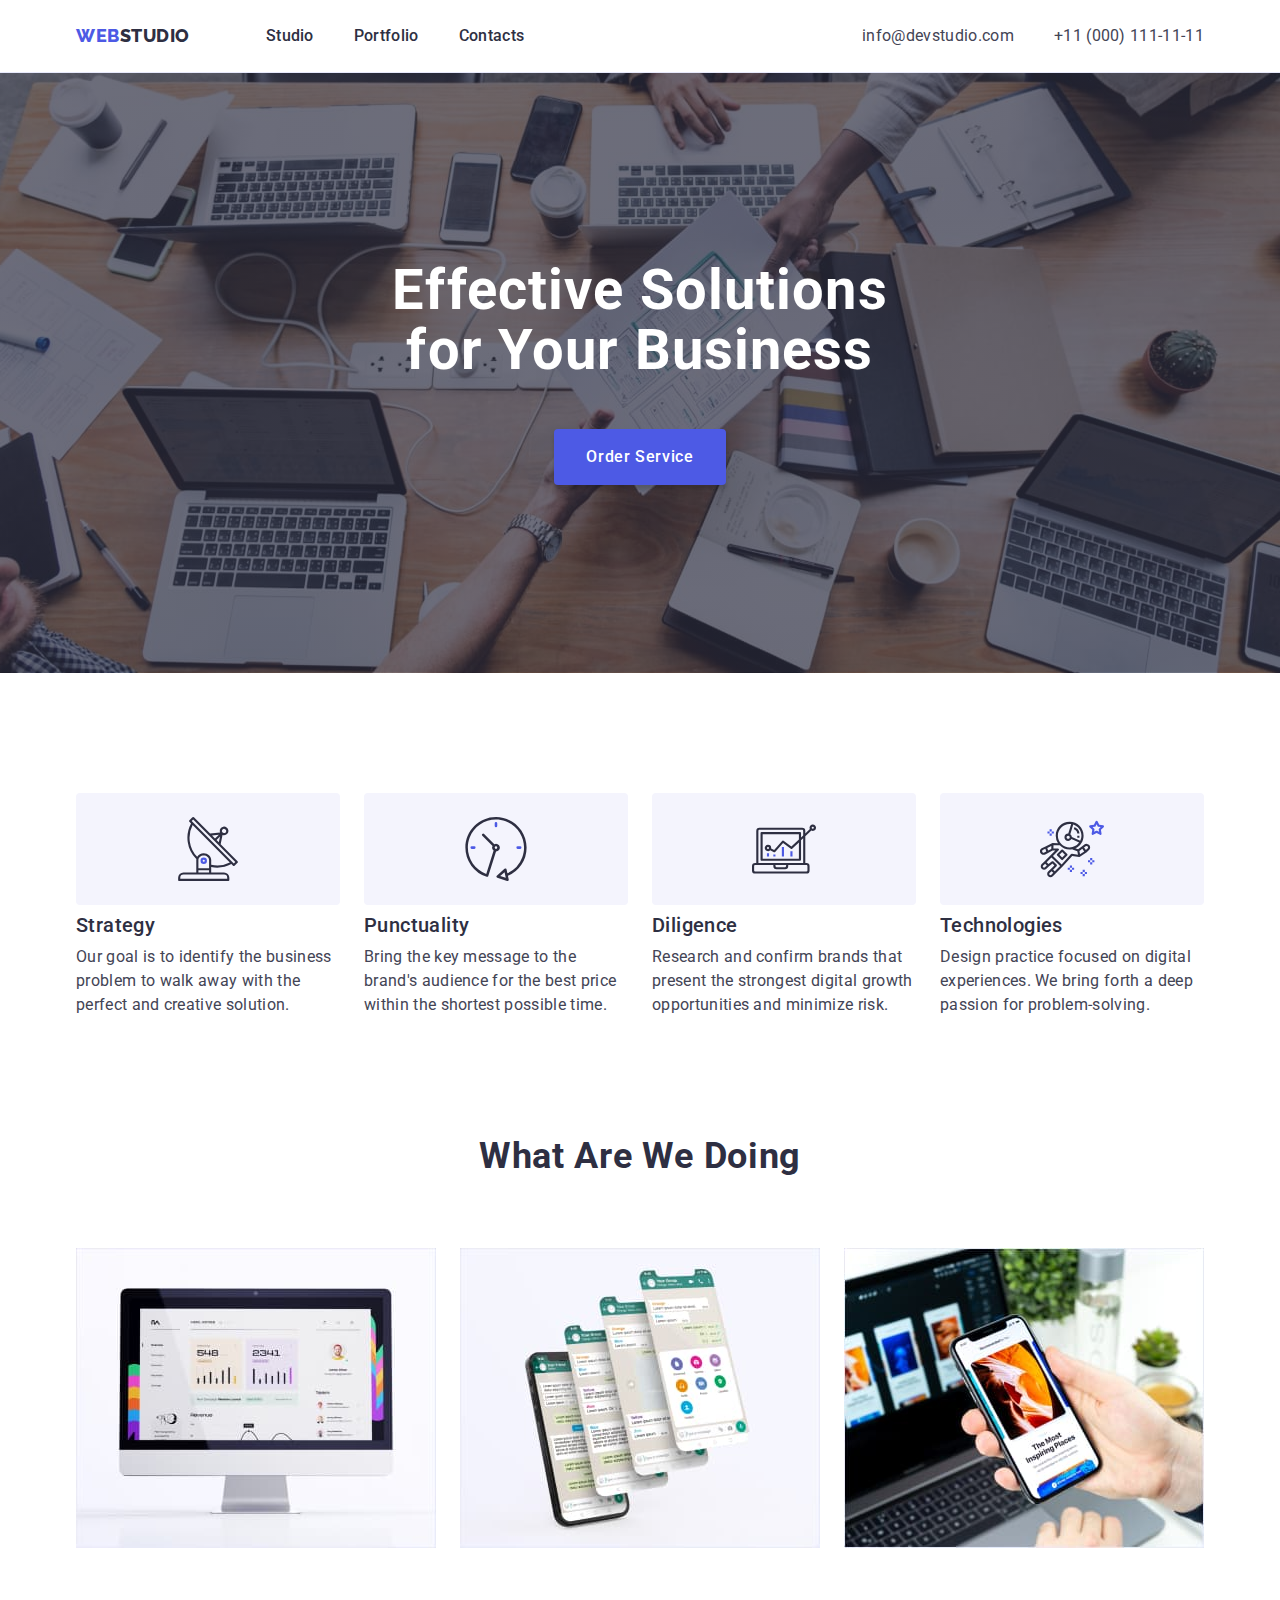
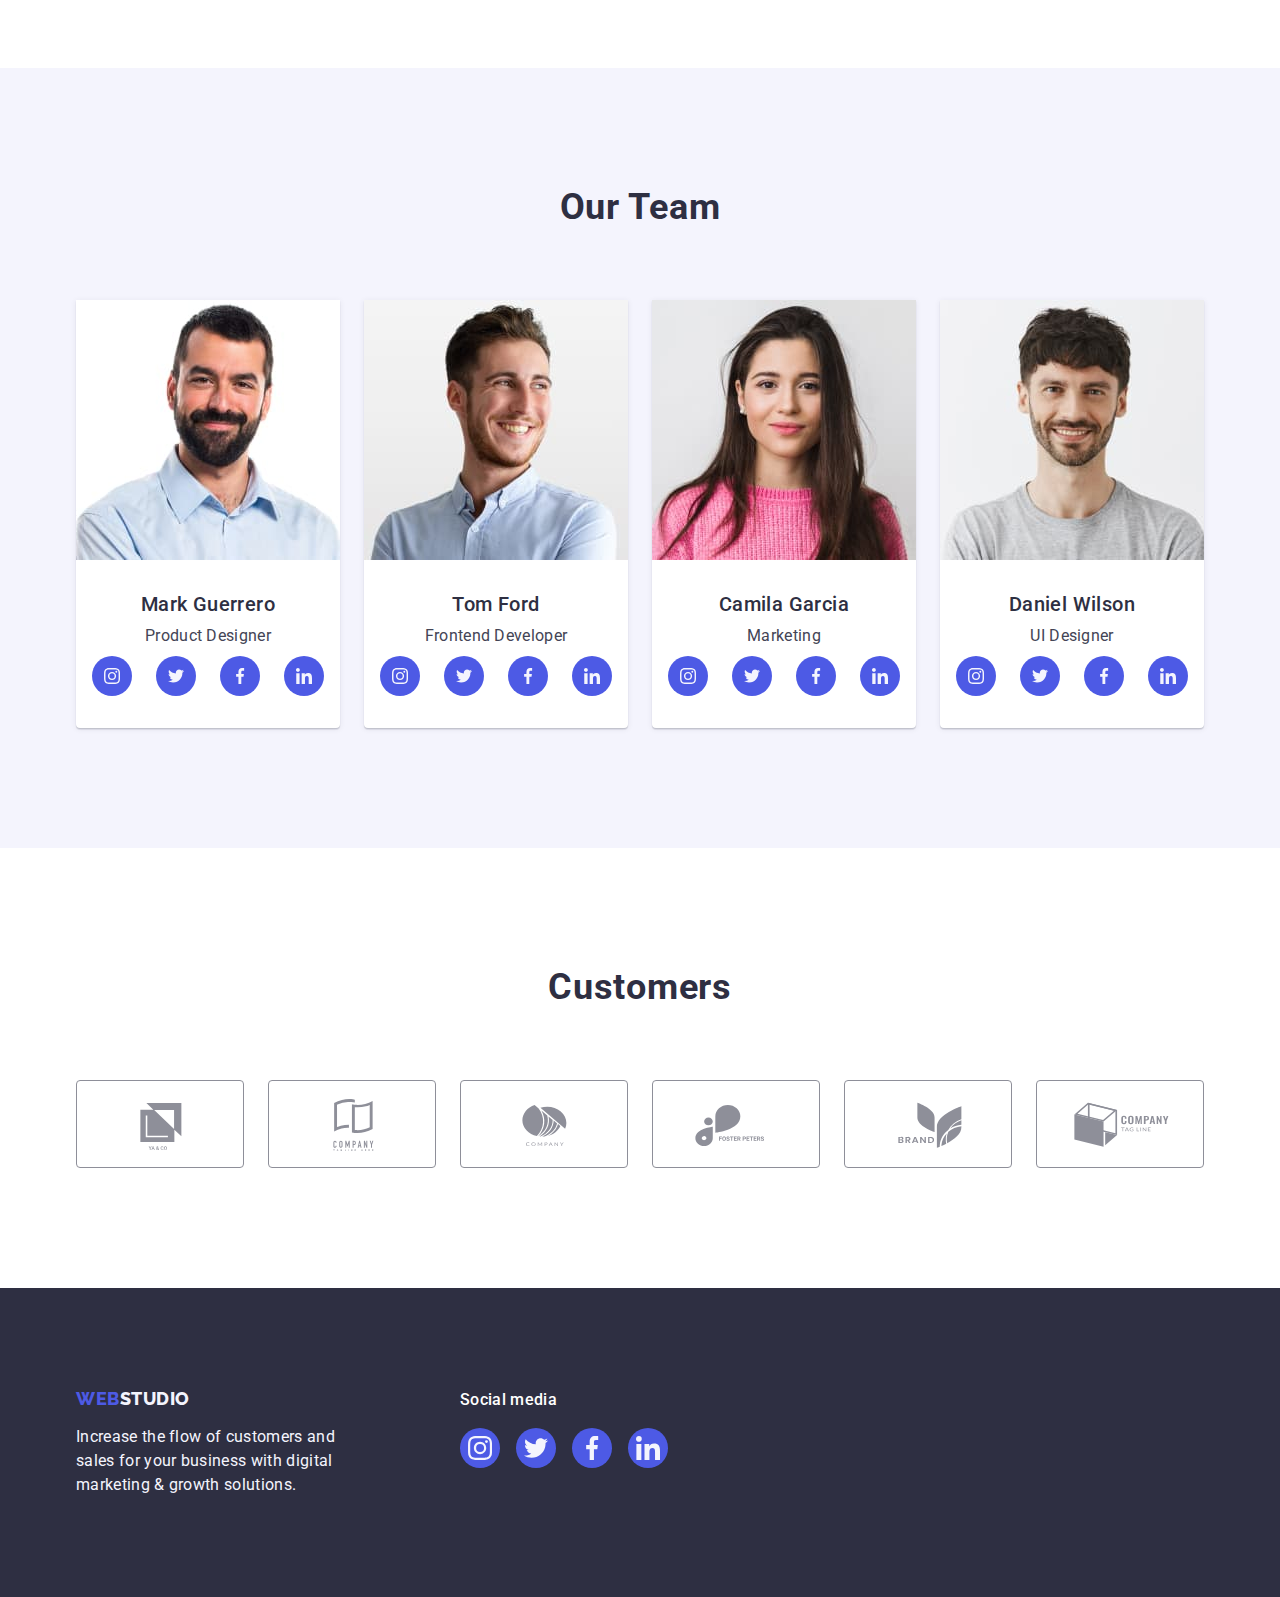
==== index.html @ 281d6b06 "Initial commit" ====
<!DOCTYPE html>
<html lang="en">
  <head>
    <meta charset="UTF-8" />
    <meta http-equiv="X-UA-Compatible" content="IE=edge" />
    <meta name="viewport" content="width=device-width, initial-scale=1.0" />
    <title>WebStudio</title>
    <link rel="preconnect" href="https://fonts.googleapis.com" />
    <link rel="preconnect" href="https://fonts.gstatic.com" crossorigin />
    <link
      href="https://fonts.googleapis.com/css2?family=Raleway:wght@800&family=Roboto:wght@400;500;700;900&display=swap"
      rel="stylesheet"
    />
    <link
      rel="stylesheet"
      href="https://cdn.jsdelivr.net/npm/modern-normalize@1.1.0/modern-normalize.min.css"
    />
    <link rel="stylesheet" href="./css/styles.css" />
  </head>
  <body>
    <header class="header-section">
      <div class="header-content container">
        <nav class="nav-section">
          <a class="logotype-link-web link" href="./index.html">
            WEB
            <span class="logotype-text">Studio</span>
          </a>

          <ul class="nav-list list">
            <li class="nav-item">
              <a class="nav-link link current" href="./index.html">Studio</a>
            </li>
            <li class="nav-item">
              <a class="nav-link link" href="./portfolio.html">Portfolio</a>
            </li>
            <li class="nav-item">
              <a class="nav-link link" href="">Contacts</a>
            </li>
          </ul>
        </nav>

        <address class="address-contacts">
          <ul class="address-list list">
            <li class="address-item">
              <a class="address-link link" href="mailto:info@devstudio.com"
                >info@devstudio.com</a
              >
            </li>

            <li class="address-item">
              <a class="address-link link" href="tel:+110001111111"
                >+11 (000) 111-11-11</a
              >
            </li>
          </ul>
        </address>
      </div>
    </header>
    <main>
      <!----------Hero section-------------->
      <section class="hero-section">
        <div class="hero-content container">
          <h1 class="header-one text-shadow">
            Effective Solutions for Your Business
          </h1>

          <button class="hero-button-order" type="button">Order Service</button>
        </div>
      </section>

      <!----------Description section-------------->
      <section class="descr-section">
        <div class="container">
          <h2 class="header-two" hidden>content</h2>
          <ul class="descr-list list">
            <li class="descr-item">
              <div class="descr-img">
                <svg class="descr-svg" width="64" height="64">
                  <use href="./images/icons.svg#icon-antenna-1"></use>
                </svg>
              </div>
              <h3 class="header-three">Strategy</h3>
              <p class="sub-header-text">
                Our goal is to identify the business problem to walk away with
                the perfect and creative solution.
              </p>
            </li>

            <li class="descr-item">
              <div class="descr-img">
                <svg class="descr-svg" width="64" height="64">
                  <use href="./images/icons.svg#icon-clock-1"></use>
                </svg>
              </div>
              <h3 class="header-three">Punctuality</h3>
              <p class="sub-header-text">
                Bring the key message to the brand's audience for the best price
                within the shortest possible time.
              </p>
            </li>

            <li class="descr-item">
              <div class="descr-img">
                <svg class="descr-svg" width="64" height="64">
                  <use href="./images/icons.svg#icon-diagram-1"></use>
                </svg>
              </div>
              <h3 class="header-three">Diligence</h3>
              <p class="sub-header-text">
                Research and confirm brands that present the strongest digital
                growth opportunities and minimize risk.
              </p>
            </li>

            <li class="descr-item">
              <div class="descr-img">
                <svg class="descr-svg" width="64" height="64">
                  <use href="./images/icons.svg#icon-astronaut-1"></use>
                </svg>
              </div>
              <h3 class="header-three">Technologies</h3>
              <p class="sub-header-text">
                Design practice focused on digital experiences. We bring forth a
                deep passion for problem-solving.
              </p>
            </li>
          </ul>
        </div>
      </section>

      <!----------What are we doing-------------->
      <section class="work-section">
        <div class="work-content container">
          <h2 class="header-two">What are we doing</h2>

          <ul class="work-list list">
            <li class="work-item">
              <img src="./images/comp1.jpg" alt="monitor" width="360" />
            </li>
            <li class="work-item">
              <img src="./images/tel1.jpg" alt="iphone" width="360" />
            </li>
            <li class="work-item">
              <img src="./images/tel2.jpg" alt="iphone-in-hand" width="360" />
            </li>
          </ul>
        </div>
      </section>

      <!----------Our tem-------------->
      <section class="team-info-section">
        <div class="team-info-content container">
          <h2 class="header-two">Our Team</h2>

          <ul class="team-info-list list">
            <li class="team-info-item">
              <img src="./images/old-men.jpg" alt="man" width="264" />
              <div class="team-descr">
                <h3 class="team-header-three">Mark Guerrero</h3>
                <p class="team-sub-header-text">Product Designer</p>
                <ul class="socials-list">
                  <li class="socials-item">
                    <a
                      href=""
                      class="socials-link"
                      target="_blank"
                      rel="noopener noreferrer"
                    >
                      <svg class="soc-icon-team" width="16" height="16">
                        <use href="./images/icons.svg#icon-instagram-2"></use>
                      </svg>
                    </a>
                  </li>
                  <li class="socials-item">
                    <a
                      href=""
                      class="socials-link"
                      target="_blank"
                      rel="noopener noreferrer"
                    >
                      <svg class="soc-icon-team" width="16" height="16">
                        <use href="./images/icons.svg#icon-twitter-1"></use>
                      </svg>
                    </a>
                  </li>
                  <li class="socials-item">
                    <a
                      href=""
                      class="socials-link"
                      target="_blank"
                      rel="noopener noreferrer"
                    >
                      <svg class="soc-icon-team" width="16" height="16">
                        <use href="./images/icons.svg#icon-facebook-1"></use>
                      </svg>
                    </a>
                  </li>
                  <li class="socials-item">
                    <a
                      href=""
                      class="socials-link"
                      target="_blank"
                      rel="noopener noreferrer"
                    >
                      <svg class="soc-icon-team" width="16" height="16">
                        <use href="./images/icons.svg#icon-linkedin-1"></use>
                      </svg>
                    </a>
                  </li>
                </ul>
              </div>
            </li>

            <li class="team-info-item">
              <img src="./images/smile-boy.jpg" alt="man smiling" width="264" />
              <div class="team-descr">
                <h3 class="team-header-three">Tom Ford</h3>
                <p class="team-sub-header-text">Frontend Developer</p>
                <ul class="socials-list">
                  <li class="socials-item">
                    <a
                      href=""
                      class="socials-link"
                      target="_blank"
                      rel="noopener noreferrer"
                    >
                      <svg class="soc-icon-team" width="16" height="16">
                        <use href="./images/icons.svg#icon-instagram-2"></use>
                      </svg>
                    </a>
                  </li>
                  <li class="socials-item">
                    <a
                      href=""
                      class="socials-link"
                      target="_blank"
                      rel="noopener noreferrer"
                    >
                      <svg class="soc-icon-team" width="16" height="16">
                        <use href="./images/icons.svg#icon-twitter-1"></use>
                      </svg>
                    </a>
                  </li>
                  <li class="socials-item">
                    <a
                      href=""
                      class="socials-link"
                      target="_blank"
                      rel="noopener noreferrer"
                    >
                      <svg class="soc-icon-team" width="16" height="16">
                        <use href="./images/icons.svg#icon-facebook-1"></use>
                      </svg>
                    </a>
                  </li>
                  <li class="socials-item">
                    <a
                      href=""
                      class="socials-link"
                      target="_blank"
                      rel="noopener noreferrer"
                    >
                      <svg class="soc-icon-team" width="16" height="16">
                        <use href="./images/icons.svg#icon-linkedin-1"></use>
                      </svg>
                    </a>
                  </li>
                </ul>
              </div>
            </li>

            <li class="team-info-item">
              <img src="./images/girl.jpg" alt="girl" width="264" />
              <div class="team-descr">
                <h3 class="team-header-three">Camila Garcia</h3>
                <p class="team-sub-header-text">Marketing</p>
                <ul class="socials-list">
                  <li class="socials-item">
                    <a
                      href=""
                      class="socials-link"
                      target="_blank"
                      rel="noopener noreferrer"
                    >
                      <svg class="soc-icon-team" width="16" height="16">
                        <use href="./images/icons.svg#icon-instagram-2"></use>
                      </svg>
                    </a>
                  </li>
                  <li class="socials-item">
                    <a
                      href=""
                      class="socials-link"
                      target="_blank"
                      rel="noopener noreferrer"
                    >
                      <svg class="soc-icon-team" width="16" height="16">
                        <use href="./images/icons.svg#icon-twitter-1"></use>
                      </svg>
                    </a>
                  </li>
                  <li class="socials-item">
                    <a
                      href=""
                      class="socials-link"
                      target="_blank"
                      rel="noopener noreferrer"
                    >
                      <svg class="soc-icon-team" width="16" height="16">
                        <use href="./images/icons.svg#icon-facebook-1"></use>
                      </svg>
                    </a>
                  </li>
                  <li class="socials-item">
                    <a
                      href=""
                      class="socials-link"
                      target="_blank"
                      rel="noopener noreferrer"
                    >
                      <svg class="soc-icon-team" width="16" height="16">
                        <use href="./images/icons.svg#icon-linkedin-1"></use>
                      </svg>
                    </a>
                  </li>
                </ul>
              </div>
            </li>

            <li class="team-info-item">
              <img src="./images/boy.jpg" alt="yung man" width="264" />
              <div class="team-descr">
                <h3 class="team-header-three">Daniel Wilson</h3>
                <p class="team-sub-header-text">UI Designer</p>
                <ul class="socials-list">
                  <li class="socials-item">
                    <a
                      href=""
                      class="socials-link"
                      target="_blank"
                      rel="noopener noreferrer"
                    >
                      <svg class="soc-icon-team" width="16" height="16">
                        <use href="./images/icons.svg#icon-instagram-2"></use>
                      </svg>
                    </a>
                  </li>
                  <li class="socials-item">
                    <a
                      href=""
                      class="socials-link"
                      target="_blank"
                      rel="noopener noreferrer"
                    >
                      <svg class="soc-icon-team" width="16" height="16">
                        <use href="./images/icons.svg#icon-twitter-1"></use>
                      </svg>
                    </a>
                  </li>
                  <li class="socials-item">
                    <a
                      href=""
                      class="socials-link"
                      target="_blank"
                      rel="noopener noreferrer"
                    >
                      <svg class="soc-icon-team" width="16" height="16">
                        <use href="./images/icons.svg#icon-facebook-1"></use>
                      </svg>
                    </a>
                  </li>
                  <li class="socials-item">
                    <a
                      href=""
                      class="socials-link"
                      target="_blank"
                      rel="noopener noreferrer"
                    >
                      <svg class="soc-icon-team" width="16" height="16">
                        <use href="./images/icons.svg#icon-linkedin-1"></use>
                      </svg>
                    </a>
                  </li>
                </ul>
              </div>
            </li>
          </ul>
        </div>
      </section>

      <!---------------Customers---------------->
      <section class="cust-section">
        <div class="container">
          <h2 class="header-two">Customers</h2>
          <ul class="cust-list">
            <li class="cust-item">
              <a href="" class="cust-link">
                <svg class="cust-icon" width="104" height="56">
                  <use href="./images/icons.svg#icon-cast-1"></use>
                </svg>
              </a>
            </li>
            <li class="cust-item">
              <a href="" class="cust-link">
                <svg class="cust-icon" width="104" height="56">
                  <use href="./images/icons.svg#icon-cast-2"></use>
                </svg>
              </a>
            </li>
            <li class="cust-item">
              <a href="" class="cust-link">
                <svg class="cust-icon" width="104" height="56">
                  <use href="./images/icons.svg#icon-cast-3"></use>
                </svg>
              </a>
            </li>
            <li class="cust-item">
              <a href="" class="cust-link">
                <svg class="cust-icon" width="104" height="56">
                  <use href="./images/icons.svg#icon-cast-4"></use>
                </svg>
              </a>
            </li>
            <li class="cust-item">
              <a href="" class="cust-link">
                <svg class="cust-icon" width="104" height="56">
                  <use href="./images/icons.svg#icon-cast-5"></use>
                </svg>
              </a>
            </li>
            <li class="cust-item">
              <a href="" class="cust-link">
                <svg class="cust-icon" width="104" height="56">
                  <use href="./images/icons.svg#icon-cast-6"></use>
                </svg>
              </a>
            </li>
          </ul>
        </div>
      </section>
    </main>
    <footer class="footer-section">
      <div class="footer-content container">
        <div class="footer-logo-sec">
          <a class="logotype-link-footer link" href="./index.html">
            WEB<span class="logotype-text-footer">Studio</span>
          </a>
          <p class="sub-header-text-theme-dark">
            Increase the flow of customers and sales for your business with
            digital marketing & growth solutions.
          </p>
        </div>
        <div class="footer-wrap">
          <p class="soc-footer-text">Social media</p>
          <ul class="soc-list-footer">
            <li class="soc-item-footer">
              <a href="" class="soc-link-footer">
                <svg class="soc-icon-footer" width="24" height="24">
                  <use href="./images/icons.svg#icon-instagram-footer"></use>
                </svg>
              </a>
            </li>
            <li class="soc-item-footer">
              <a href="" class="soc-link-footer">
                <svg class="soc-icon-footer" width="24" height="24">
                  <use href="./images/icons.svg#icon-twitter-footer"></use>
                </svg>
              </a>
            </li>
            <li class="soc-item-footer">
              <a href="" class="soc-link-footer">
                <svg class="soc-icon-footer" width="24" height="24">
                  <use href="./images/icons.svg#icon-fasebook-footer"></use>
                </svg>
              </a>
            </li>
            <li class="soc-item-footer">
              <a href="" class="soc-link-footer">
                <svg class="soc-icon-footer" width="24" height="24">
                  <use href="./images/icons.svg#icon-linkedin-footer"></use>
                </svg>
              </a>
            </li>
          </ul>
        </div>
      </div>
    </footer>
  </body>
</html>
---- css/styles.css ----
:root {
    /* MAIN COLORS */
    --accent-color: #4D5AE5;
    --primary-font: 'Roboto', sans-serif;
    --menu-background-hover: #404BBF;
    --menu-background-normal: #F4F4FD;
    --usual-white: #FFFFFF;
    --gray-hover: #8E8F99;
    --border-menu-button: #E7E9FC;
    --address-link-text: #434455;
    --accent-text: #2E2F42;
    --bg-soc-footer: #4d5ae5;
    --bg-soc-footer-hover: #31D0AA;
    /* SHADOWS */
    --hero-box-shadow: rgba(0, 0, 0, 0.15);
    --team-item-box-shadow:0px 1px 6px rgba(46, 47, 66, 0.08),
        0px 1px 1px rgba(46, 47, 66, 0.16),
        0px 2px 1px rgba(46, 47, 66, 0.08);
    --menu-box-shadow: 0px 3px 1px rgba(0, 0, 0, 0.1),
            0px 2px 1px rgba(0, 0, 0, 0.08),
            0px 2px 2px rgba(0, 0, 0, 0.12);
    --portfolio-card-shadow: 0px 1px 6px rgba(46, 47, 66, 0.08),
        0px 1px 1px rgba(46, 47, 66, 0.16),
        0px 2px 1px rgba(46, 47, 66, 0.08);
    --header-shadow: 0px 2px 1px rgba(46, 47, 66, 0.08),
        0px 1px 1px rgba(46, 47, 66, 0.16),
        0px 1px 6px rgba(46, 47, 66, 0.08);
}


/**
  |============================
  | BASE STYLES
  |============================
*/


body {
    font-family: 'Roboto', sans-serif;
    font-weight: 500;
    color: var(--address-link-text);
    background-color: var(--usual-white);
}

h1,
h2,
h3,
h4, 
h5, 
h6,
p {
    margin: 0;
}

ul,
ol {
   list-style: none;
   margin: 0;
   padding: 0;
}

a {
    color: currentColor;
    text-decoration: none;
}

img {
    display: block;
}

button {
    font-weight: inherit;
    font-family: inherit;
    cursor: pointer;
    outline-color: transparent;
}

.container {
    width: 1158px;
    margin: 0 auto;
    padding: 0 15px;
}

.header-one {
    margin: 0 auto;
    max-width: 496px;
    margin-bottom: 48px;
    font-weight: 700;
    font-size: 56px;
    line-height: 1.07;
    color: var(--usual-white);
    text-align: center;
    letter-spacing: 0.02em; 
}

.header-two {
    margin-bottom: 72px;

    font-size: 36px;
    font-weight: 700;
    line-height: 1.1;
    color: var(--accent-text);
    text-align: center;
    letter-spacing: 0.02em;
    text-transform: capitalize;
}

.header-three {
    margin-bottom: 8px;

    font-weight: 500;
    font-size: 20px;
    line-height: 1.2;
    letter-spacing: 0.02em;
    color: var(--accent-text);
}

.sub-header-text {
    font-weight: 400;
    font-size: 16px;
    line-height: 1.5;
    letter-spacing: 0.02em;
    color: var(--address-link-text);
}

/**
  |============================
  | ///BASE STYLES
  |============================
*/

/**
  |============================
  | HEADER
  |============================
*/

.header-section {
    border-bottom: 1px solid var(--border-menu-button);   
    box-shadow: var(--header-shadow); 
}

.header-content {
    display: flex;
    flex-direction: row;
    justify-content: space-between;
    align-items: center;
}

.current::before {
    position: relative;
}

.current::after {
    display: block;
    content: "";
    position: absolute;
    color: var(--menu-background-hover);
    height: 4px;
    width: 100%;
    bottom: 0;

}

.logotype-link-web {
    display: flex;
    padding-top: 24px;
    padding-bottom: 24px;
    margin-right: 76px;

    font-family: 'Raleway', sans-serif;
    font-style: normal;
    font-weight: 800;
    font-size: 18px;
    line-height: 1.17;
    letter-spacing: 0.03em;
    text-transform: uppercase;
    color: var(--accent-color);
}

.logotype-text {
    color: var(--accent-text);
}

.nav-section {
    display: flex;
    align-items: center;
}

.nav-list {
    display: flex;
}

.nav-item {
    display: flex;

}

.nav-item:not(:last-child) {
    margin-right: 40px;
}

.nav-link {
    padding-top: 24px;
    padding-bottom: 24px;
    font-size: 16px;
    line-height: 1.5;
    letter-spacing: 0.02em;
    color: var(--accent-text)

}

.nav-link:hover,
.nav-link:focus {
    color: var(--menu-background-hover);
}

.address-contacts {
    font-style: normal;
}   

.address-list {
    display: flex;
    flex-direction: row;
}

.address-item {
    padding-top: 24px;
    padding-bottom: 24px;
}

.address-item:not(:last-child) {
    margin-right: 40px;

}

.address-link {
    font-style: normal;
    font-weight: 400;
    font-size: 16px;
    line-height: 1.5;
    letter-spacing: 0.02em;
    color: var(--address-link-text);
}

.address-link:hover,
.address-link:focus {
    color: var(--menu-background-hover);
}
/**
  |============================
  | ///HEADER
  |============================
*/

/**
  |============================
  | MAIN
  |============================
*/

/**
  |============================
  | HERO SECTION
  |============================
*/
.hero-section {
    padding: 188px 0;
    margin: 0 auto;
    max-width: 1440px;
    background-color: var(--accent-text);
    background-image: linear-gradient(
    rgba(46, 47, 66, 0.7),
    rgba(46, 47, 66, 0.7)),
    url(../images/people-office.jpg);
    background-repeat: no-repeat;

    background-position: center;
    background-size: cover;
    
    text-align: center;
    
}


.hero-content {
    
}

.hero-button-order {
    display: block;
    margin-left: auto;
    margin-right: auto;
    height: 56px;
    min-width: 169px;
    
    font-weight: 500;
    font-size: 16px;
    line-height: 1.5;
    padding: 14px 32px;
    gap: 10px;
    letter-spacing: 0.04em;
    color: var(--usual-white);
    background: var(--accent-color);
    border: none;
    box-shadow: 0px 4px 4px var(--hero-box-shadow);
    border-radius: 4px;
    cursor: pointer;
}

.hero-button-order:hover,
.hero-button-order:focus {
    padding: 14px 32px;
    gap: 10px;
    background: var(--menu-background-hover);
    box-shadow: 0px 4px 4px var(--hero-box-shadow);
    border-radius: 4px;
}

/**
  |============================
  | ///HERO SECTION
  |============================
*/

/**
  |============================
  | DESCRIPTION OF WORK
  |============================
*/

.descr-section {
    padding: 120px 0;
}

.descr-list {
    display: flex;  
 
}

.descr-img {
    background-color: var(--menu-background-normal);
    display: flex;
    justify-content: center;
    align-items: center;
    height: 112px;
    border-radius: 4px;
    margin-bottom: 8px;
}

.descr-svg {

}

.descr-item {
    display: flex;
    flex-direction: column;
    width: 264px;
    flex-wrap: wrap;
}

.descr-item:not(:last-child) {
 margin-right: 24px;
}


/**
  |============================
  | ///DESCRIPTION OF WORK
  |============================
*/

/**
  |============================
  | WHAT ARE WE DOING
  |============================
*/

.work-section {
    padding-bottom: 120px;
}

.work-content {

}

.work-list {
    display: flex;
    justify-content: center;
}

.work-item:not(:last-child) {
    margin-right: 24px;
}

/**
  |============================
  | ///WHAT ARE WE DOING
  |============================
*/

/**
  |============================
  | OUR TEAM
  |============================
*/

.team-info-section {
    background-color: var(--menu-background-normal);
    padding: 120px 0;
}

.team-info-content {
    
}

.team-info-list {
    display: flex;

}

.team-info-item {
    display: flex;
    flex-direction: column;
    justify-content: center;
    align-items: center;
    background-color: var(--usual-white);
    box-shadow: var(--team-item-box-shadow);
    border-radius: 0px 0px 4px 4px;
}

.team-descr {
    padding: 32px 0;
    border-radius: 0px 0px 4px 4px;
}

.team-info-item:not(:last-child) {
    margin-right: 24px;
}

.team-header-three {
    text-align: center;
    margin-bottom: 8px;

    font-weight: 500;
    font-size: 20px;
    line-height: 1.2;
    letter-spacing: 0.02em;
    color: var(--accent-text);
}

.team-sub-header-text {
    margin-bottom: 8px;
    text-align: center;
    font-weight: 400;
    font-size: 16px;
    line-height: 1.5;
    letter-spacing: 0.02em;
    color: var(--address-link-text);
}

.socials-list {
    display: flex;
    justify-content: center;
    gap: 24px;
}

.socials-item {

}

.socials-link {
    display: flex;
    justify-content: center;
    align-items: center;
    width: 40px;
    height: 40px;
    background-color: var(--accent-color);
    border-radius: 50%;
}

.socials-link:hover,
.socials-link:focus {
    background-color: var(--menu-background-hover);
}

.soc-icon-team {
    fill: var(--menu-background-normal);
}


/**
  |============================
  | ///OUR TEAM
  |============================
*/
/**
  |============================
  | CUSTOMERS
  |============================
*/
.cust-section {
    padding: 120px 0;
}
.cust-list {
    display: flex;
    gap: 24px;
}

.cust-item {
    width: calc((100% - 120px) / 6);
    height: 88px;
}

.cust-link {
    display: flex;    
    justify-content: center;
    align-items: center;
    width: 100%;
    height: 100%;
    border: 1px solid var(--gray-hover);
    border-radius: 4px;
    color: var(--gray-hover);
}

.cust-icon {
    fill: currentColor;
}

.cust-link:hover,
.cust-link:focus {
    color: var(--menu-background-hover);
    border-color: 1px solid var(--menu-background-hover);
}

/**
  |============================
  | ///CUSTOMERS
  |============================
*/
/**
  |============================
  | ///MAIN
  |============================
*/

/**
  |============================
  | FOOTER
  |============================
*/

.footer-content {
    display: flex;
    align-items: baseline;
    gap: 120px;
}


.footer-section {
    background-color: var(--accent-text);
    padding: 100px 0;
}

.footer-logo-sec {

}


.logotype-link-footer {
    display: inline-block;
    margin-bottom: 16px;
    
    font-family: 'Raleway', sans-serif;
    font-weight: 800;
    font-size: 18px;
    line-height: 1.17;
    letter-spacing: 0.03em;
    text-transform: uppercase;
    color: var(--accent-color);
}

.logotype-text-footer {
    color: var(--menu-background-normal);
}

.sub-header-text-theme-dark {
    max-width: 264px;
       
    font-weight: 400;
    font-size: 16px;
    line-height: 1.5;
    letter-spacing: 0.02em;
    color: var(--menu-background-normal);
}

.soc-footer-text {
    margin-bottom: 16px;
    font-weight: 500;
    max-width: 208px;
    font-size: 16px;
    line-height: 1.5;
    letter-spacing: 0.02em;
    color: #FFFFFF;
}

.soc-list-footer {
    display: flex;
    gap: 16px;
}

.soc-item-footer {
    
}

.soc-icon-footer {
    fill: var(--menu-background-normal);
}

.soc-link-footer {
    display: flex;
    justify-content: center;
    align-items: center;
    background-color: var(--bg-soc-footer);
    width: 40px;
    height: 40px;
    border-radius: 50%;
}

.soc-link-footer:hover,
.soc-link-footer:focus {
    background-color: var(--bg-soc-footer-hover);
}
/**
  |============================
  | ///FOOTER
  |============================
*/

/**
  |============================
  | PORTFOLIO
  |============================
*/

.menu-section {
    padding-top: 96px;
    padding-bottom: 120px;
}

.menu-container {
}

.menu-content {
    display: flex;
    flex-direction: row;
    justify-content: center;
    align-items: flex-start;
    padding: 0;
    gap: 24px;
    margin-bottom: 72px;
}

.menu-button {
    padding: 11px 23px;

    border: 1px solid var(--border-menu-button);
    font-size: 16px;
    line-height: 1.5;
    letter-spacing: 0.04em;
    color: var(--accent-color);
    border-radius: 4px;
    background-color: var(--menu-background-normal);
}

.menu-button:hover,
.menu-button:focus {
    color: var(--usual-white);
    background-color: var(--menu-background-hover);
    box-shadow: var(--menu-box-shadow);
    border-radius: 4px;
    border-color: transparent;
}

.menu-icons {
    display: flex;
    flex-wrap: wrap;
    gap: 48px 24px;
}

.menu-item-img {
    width: calc((100% - 2 * 24px) / 3);   
}

.icons-link-img {
    display: block;
}

.icons-link-img:hover,
.icons-link-img:focus {
    box-shadow: var(--portfolio-card-shadow);
}

.icons-link-img {
    
}
.menu-border {
    padding: 32px 16px;
    border: 1px solid var(--border-menu-button);
    border-top: none; 
}

.menu-border:hover,
.menu-border:focus {
    border-color: transparent;
}
/**
  |============================
  | ///PORTFOLIO
  |============================
*/
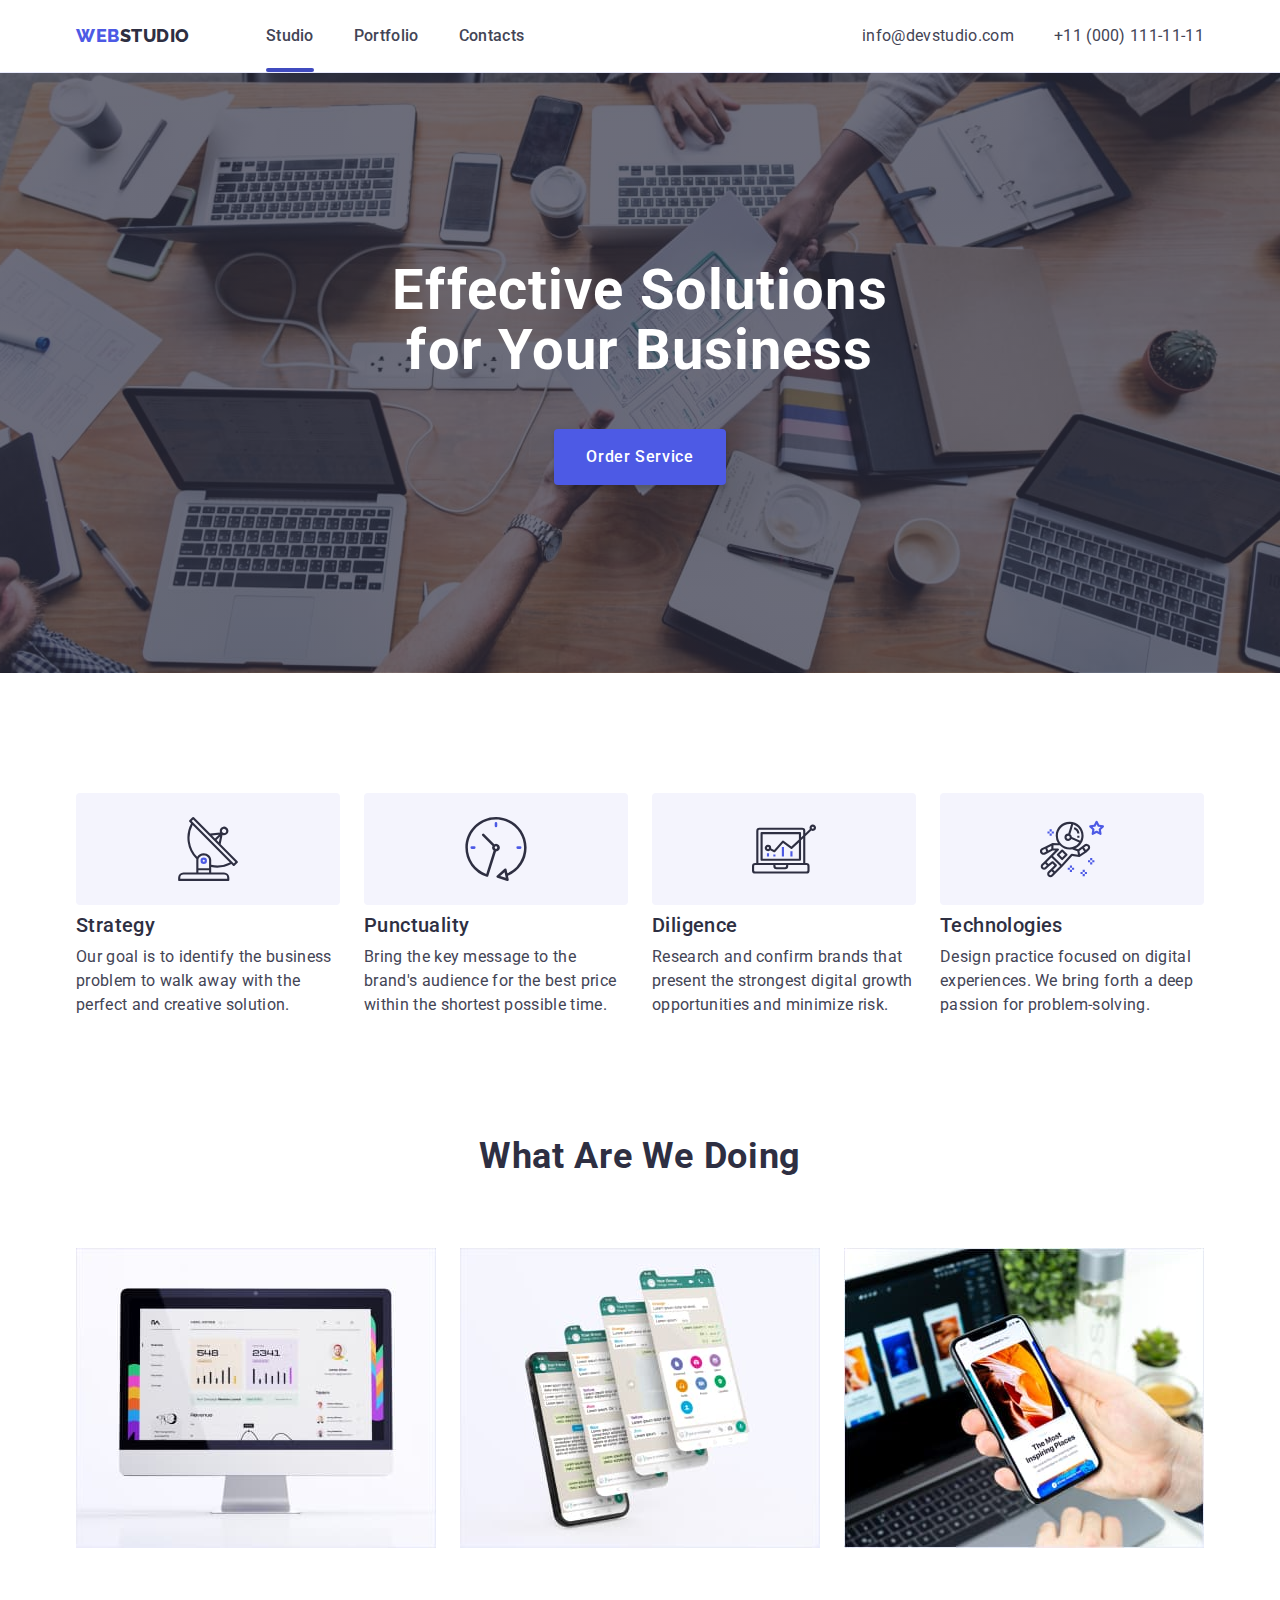
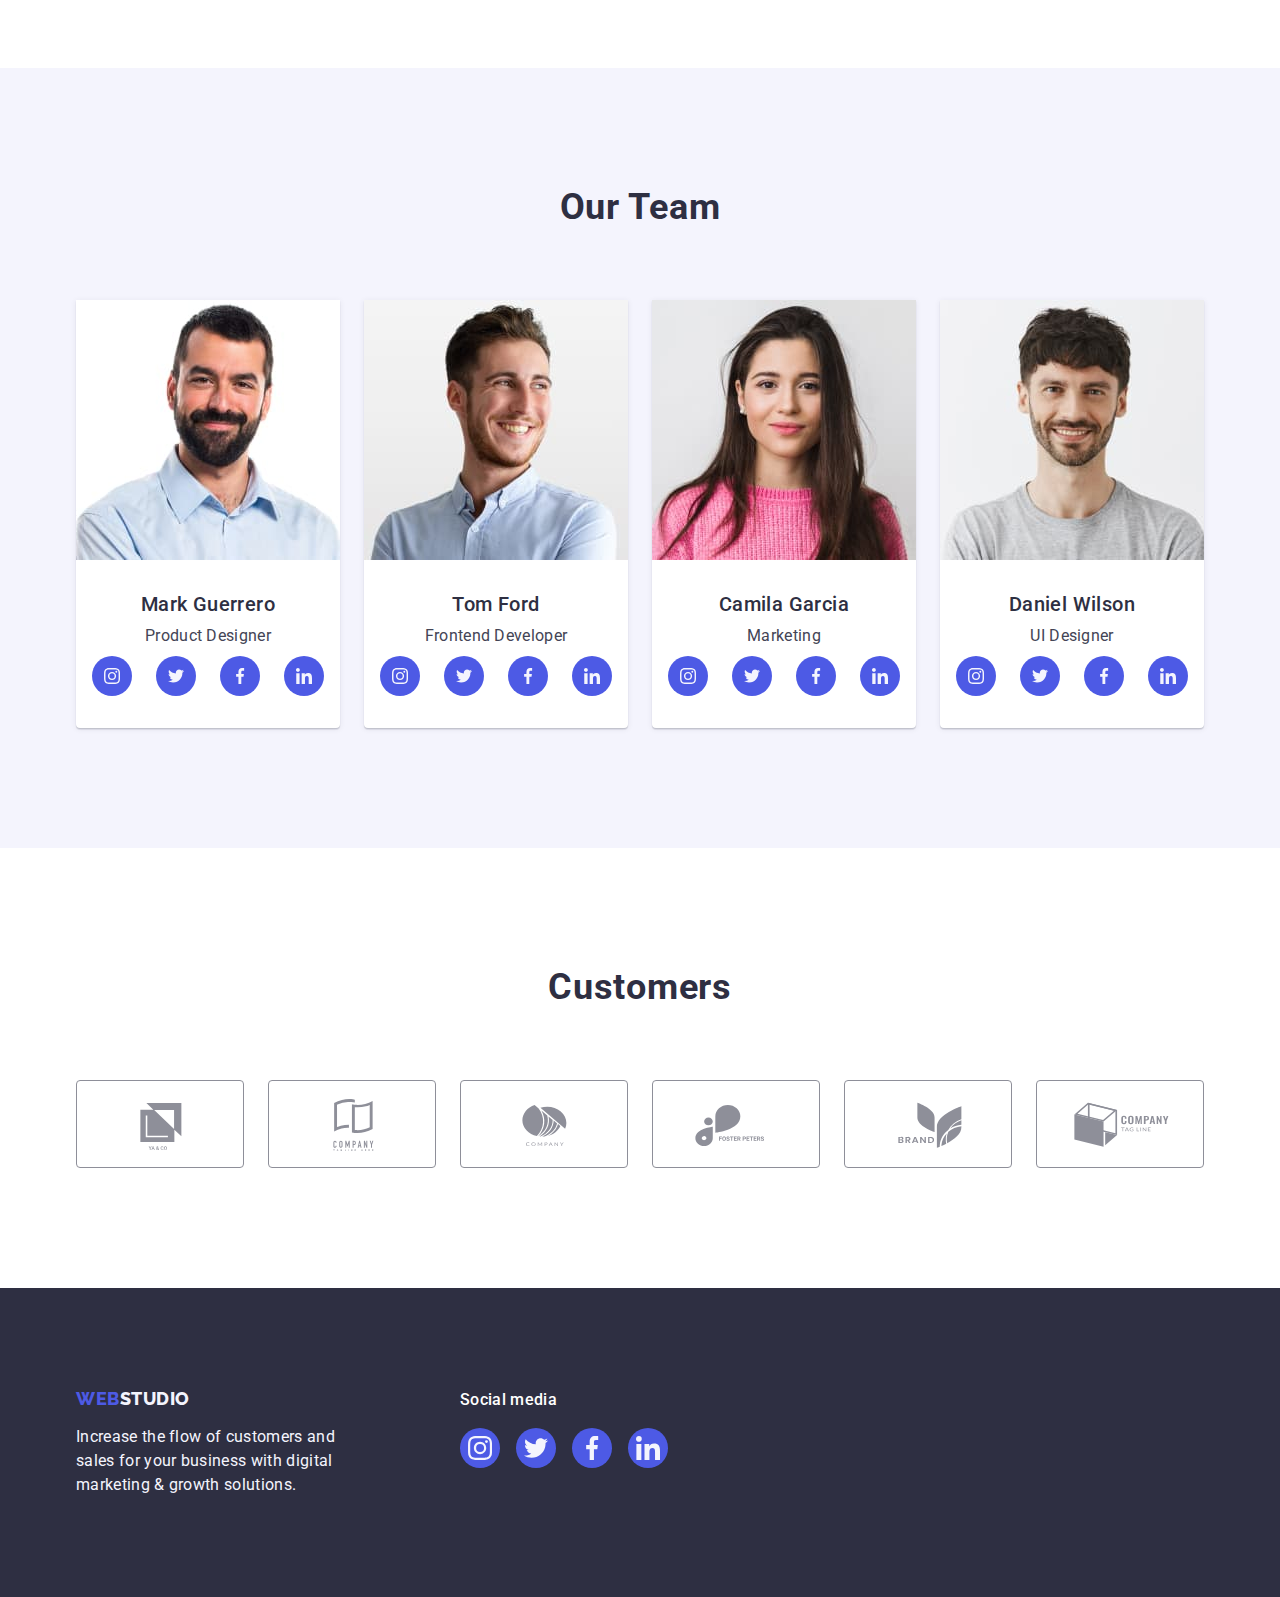
==== commit 62690763: "+" ====
--- a/index.html
+++ b/index.html
@@ -26,15 +26,15 @@
             <span class="logotype-text">Studio</span>
           </a>
 
-          <ul class="nav-list list">
+          <ul class="nav-list">
             <li class="nav-item">
-              <a class="nav-link link current" href="./index.html">Studio</a>
+              <a class="nav-link current" href="./index.html">Studio</a>
             </li>
             <li class="nav-item">
-              <a class="nav-link link" href="./portfolio.html">Portfolio</a>
+              <a class="nav-link" href="./portfolio.html">Portfolio</a>
             </li>
             <li class="nav-item">
-              <a class="nav-link link" href="">Contacts</a>
+              <a class="nav-link" href="">Contacts</a>
             </li>
           </ul>
         </nav>
@@ -64,7 +64,9 @@
             Effective Solutions for Your Business
           </h1>
 
-          <button class="hero-button-order" type="button">Order Service</button>
+          <button class="hero-button-order" type="button" data-modal-open>
+            Order Service
+          </button>
         </div>
       </section>
 
@@ -485,5 +487,15 @@
         </div>
       </div>
     </footer>
+    <div class="backdrop is-hidden" data-modal>
+      <div class="modal">
+        <button class="close-modal" type="button" data-modal-close>
+          <svg class="close-modal-svg" width="8" height="8">
+            <use href="./images/icons.svg#icon-modal-close-btn"></use>
+          </svg>
+        </button>
+      </div>
+    </div>
+    <script src="./js/modal.js"></script>
   </body>
 </html>
--- a/css/styles.css
+++ b/css/styles.css
@@ -11,6 +11,7 @@
     --accent-text: #2E2F42;
     --bg-soc-footer: #4d5ae5;
     --bg-soc-footer-hover: #31D0AA;
+    --modal-bg: #FCFCFC;
     /* SHADOWS */
     --hero-box-shadow: rgba(0, 0, 0, 0.15);
     --team-item-box-shadow:0px 1px 6px rgba(46, 47, 66, 0.08),
@@ -25,6 +26,12 @@
     --header-shadow: 0px 2px 1px rgba(46, 47, 66, 0.08),
         0px 1px 1px rgba(46, 47, 66, 0.16),
         0px 1px 6px rgba(46, 47, 66, 0.08);
+    --bg-modal: rgba(46, 47, 66, 0.4);
+    --modal-shadow: 0px 1px 1px rgba(0, 0, 0, 0.14),
+        0px 1px 3px rgba(0, 0, 0, 0.12),
+        0px 2px 1px rgba(0, 0, 0, 0.2);
+    /* animation */
+    --transition-bezier: cubic-bezier(0.4, 0, 0.2, 1);
 }
 
 
@@ -147,7 +154,7 @@
     align-items: center;
 }
 
-.current::before {
+.current {
     position: relative;
 }
 
@@ -155,11 +162,15 @@
     display: block;
     content: "";
     position: absolute;
-    color: var(--menu-background-hover);
+    background-color: var(--menu-background-hover);
+    border-radius: 2px;
     height: 4px;
     width: 100%;
     bottom: 0;
-
+}
+
+.current:hover::after {
+    display: block;
 }
 
 .logotype-link-web {
@@ -207,7 +218,9 @@
     line-height: 1.5;
     letter-spacing: 0.02em;
     color: var(--accent-text)
-
+    transition-duration: 250ms;
+    transition-timing-function: var(--transition-bezier);
+    transition-delay: 0;
 }
 
 .nav-link:hover,
@@ -231,7 +244,6 @@
 
 .address-item:not(:last-child) {
     margin-right: 40px;
-
 }
 
 .address-link {
@@ -241,6 +253,9 @@
     line-height: 1.5;
     letter-spacing: 0.02em;
     color: var(--address-link-text);
+    transition-duration: 250ms;
+    transition-timing-function: var(--transition-bezier);
+    transition-delay: 0;
 }
 
 .address-link:hover,
@@ -274,17 +289,9 @@
     rgba(46, 47, 66, 0.7)),
     url(../images/people-office.jpg);
     background-repeat: no-repeat;
-
     background-position: center;
-    background-size: cover;
-    
-    text-align: center;
-    
-}
-
-
-.hero-content {
-    
+    background-size: cover;    
+    text-align: center;    
 }
 
 .hero-button-order {
@@ -306,6 +313,9 @@
     box-shadow: 0px 4px 4px var(--hero-box-shadow);
     border-radius: 4px;
     cursor: pointer;
+    transition-duration: 250ms;
+    transition-timing-function: var(--transition-bezier);
+    transition-delay: 0;
 }
 
 .hero-button-order:hover,
@@ -314,7 +324,7 @@
     gap: 10px;
     background: var(--menu-background-hover);
     box-shadow: 0px 4px 4px var(--hero-box-shadow);
-    border-radius: 4px;
+    border-radius: 4px;    
 }
 
 /**
@@ -334,8 +344,7 @@
 }
 
 .descr-list {
-    display: flex;  
- 
+    display: flex;   
 }
 
 .descr-img {
@@ -348,10 +357,6 @@
     margin-bottom: 8px;
 }
 
-.descr-svg {
-
-}
-
 .descr-item {
     display: flex;
     flex-direction: column;
@@ -378,10 +383,6 @@
 
 .work-section {
     padding-bottom: 120px;
-}
-
-.work-content {
-
 }
 
 .work-list {
@@ -465,10 +466,6 @@
     gap: 24px;
 }
 
-.socials-item {
-
-}
-
 .socials-link {
     display: flex;
     justify-content: center;
@@ -477,6 +474,9 @@
     height: 40px;
     background-color: var(--accent-color);
     border-radius: 50%;
+    transition-duration: 250ms;
+    transition-timing-function: var(--transition-bezier);
+    transition-delay: 0;
 }
 
 .socials-link:hover,
@@ -521,6 +521,9 @@
     border: 1px solid var(--gray-hover);
     border-radius: 4px;
     color: var(--gray-hover);
+    transition-duration: 250ms;
+    transition-timing-function: var(--transition-bezier);
+    transition-delay: 0;
 }
 
 .cust-icon {
@@ -561,11 +564,6 @@
     background-color: var(--accent-text);
     padding: 100px 0;
 }
-
-.footer-logo-sec {
-
-}
-
 
 .logotype-link-footer {
     display: inline-block;
@@ -625,6 +623,9 @@
     width: 40px;
     height: 40px;
     border-radius: 50%;
+    transition-duration: 250ms;
+    transition-timing-function: var(--transition-bezier);
+    transition-delay: 0;
 }
 
 .soc-link-footer:hover,
@@ -671,6 +672,9 @@
     color: var(--accent-color);
     border-radius: 4px;
     background-color: var(--menu-background-normal);
+    transition-duration: 250ms;
+    transition-timing-function: var(--transition-bezier);
+    transition-delay: 0;
 }
 
 .menu-button:hover,
@@ -694,15 +698,49 @@
 
 .icons-link-img {
     display: block;
+
 }
 
 .icons-link-img:hover,
 .icons-link-img:focus {
     box-shadow: var(--portfolio-card-shadow);
-}
-
-.icons-link-img {
-    
+    transition-duration: 250ms;
+    transition-timing-function: var(--transition-bezier);
+    transition-delay: 0;
+}
+
+.wrapper-icons {
+    position: relative;
+    overflow: hidden;
+}
+
+.overlay {
+    position: absolute;
+    overflow: hidden;
+    padding: 40px 32px 164px 32px;
+    top: 0;
+    left: 0;
+    width: 100%;
+    height: 100%;
+    background-color: var(--accent-color);
+
+
+    transform: translatey(100%);
+    transition: transform 250ms ;
+    animation-timing-function: cubic-bezier(0.4, 0, 0.2, 1);
+}
+
+.icons-link-img:hover .overlay,
+.icons-link-img:focus .overlay {
+    transform: translatey(0);
+}
+
+.overlay-text {
+    font-weight: 400;
+    font-size: 16px;
+    line-height: 1.5;
+    letter-spacing: 0.02em; 
+    color: var(--menu-background-normal);
 }
 .menu-border {
     padding: 32px 16px;
@@ -714,11 +752,83 @@
 .menu-border:focus {
     border-color: transparent;
 }
+
+
 /**
   |============================
   | ///PORTFOLIO
   |============================
 */
 
-
-
+/**
+  |============================
+  | MODAL
+  |============================
+*/
+
+.backdrop.is-hidden {
+    opacity: 0;
+    visibility: hidden;
+    pointer-events: none;
+}
+
+.backdrop {
+    position: fixed;
+    top: 0;
+    left: 0;
+    width: 100%;
+    height: 100%;
+    background-color: var(--bg-modal);
+    transition-property: opacity, visibility;
+    transition-duration: 250ms;
+    transition-timing-function: linear;
+
+}
+
+.modal {
+    position: absolute;
+    left: 50%;
+    top: 50%;
+    transform: translate(-50%, -50%) scale(1);
+    padding: 24px;
+    background-color: var(--modal-bg);
+    max-width: 408px;
+    width: 100%;
+    min-height: 576px;
+    transition: transform 250ms linear;
+    border-radius: 4px;
+    box-shadow: var(--modal-shadow);
+}
+
+.backdrop.is-hidden .modal {
+    transform: translate(-50%, 50%) scale(0.1);
+}
+
+.close-modal {
+    display: flex;
+    justify-content: center;
+    align-items: center;
+    border: 1px solid rgba(0, 0, 0, 0.1);
+    position: absolute;
+    top: 24px;
+    right: 24px;
+    background-color: var(--border-menu-button);
+    width: 24px;
+    height: 24px;
+    border-radius: 50%;
+}
+
+.close-modal:hover,
+.close-modal:focus {
+    fill: var(--usual-white);
+    background-color: var(--menu-background-hover);
+    transition-duration: 250ms;
+    transition-timing-function: var(--transition-bezier);
+    transition-delay: 0;
+}
+
+/**
+  |============================
+  | ///MODAL
+  |============================
+*/